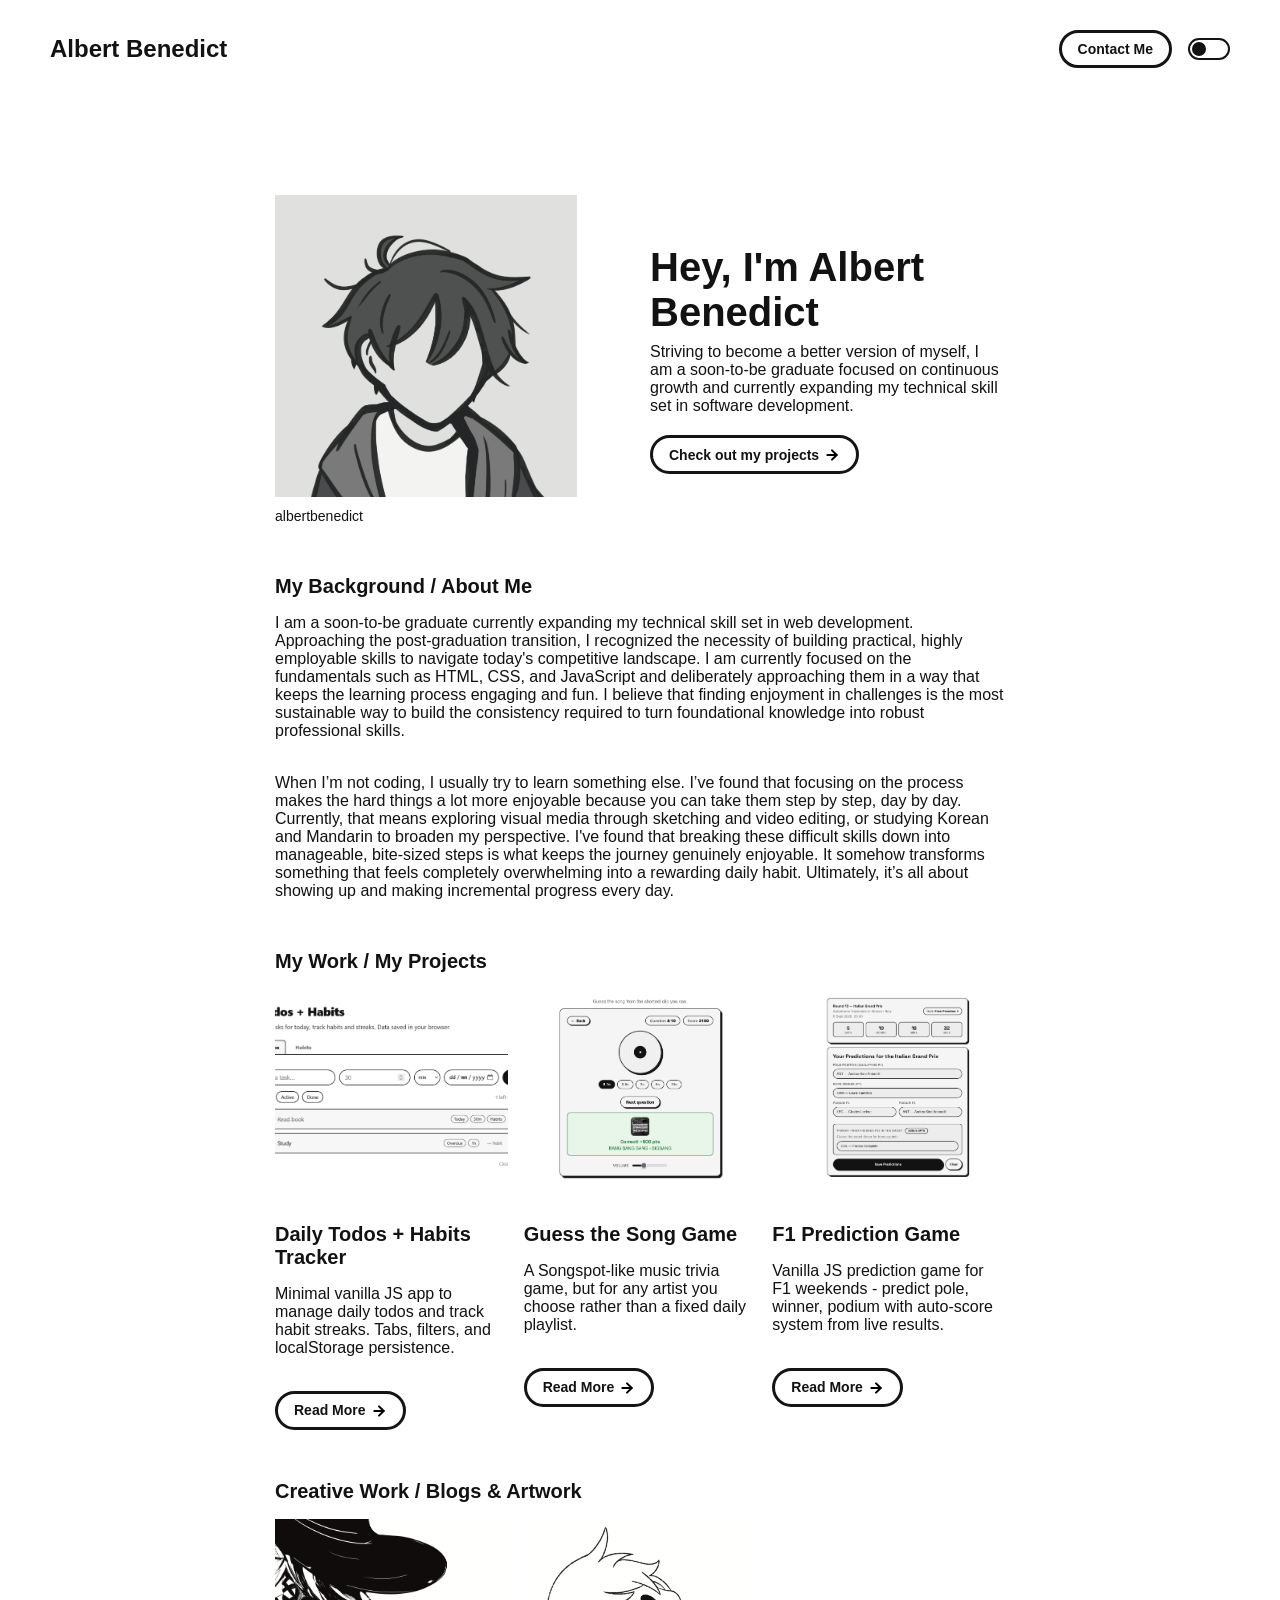
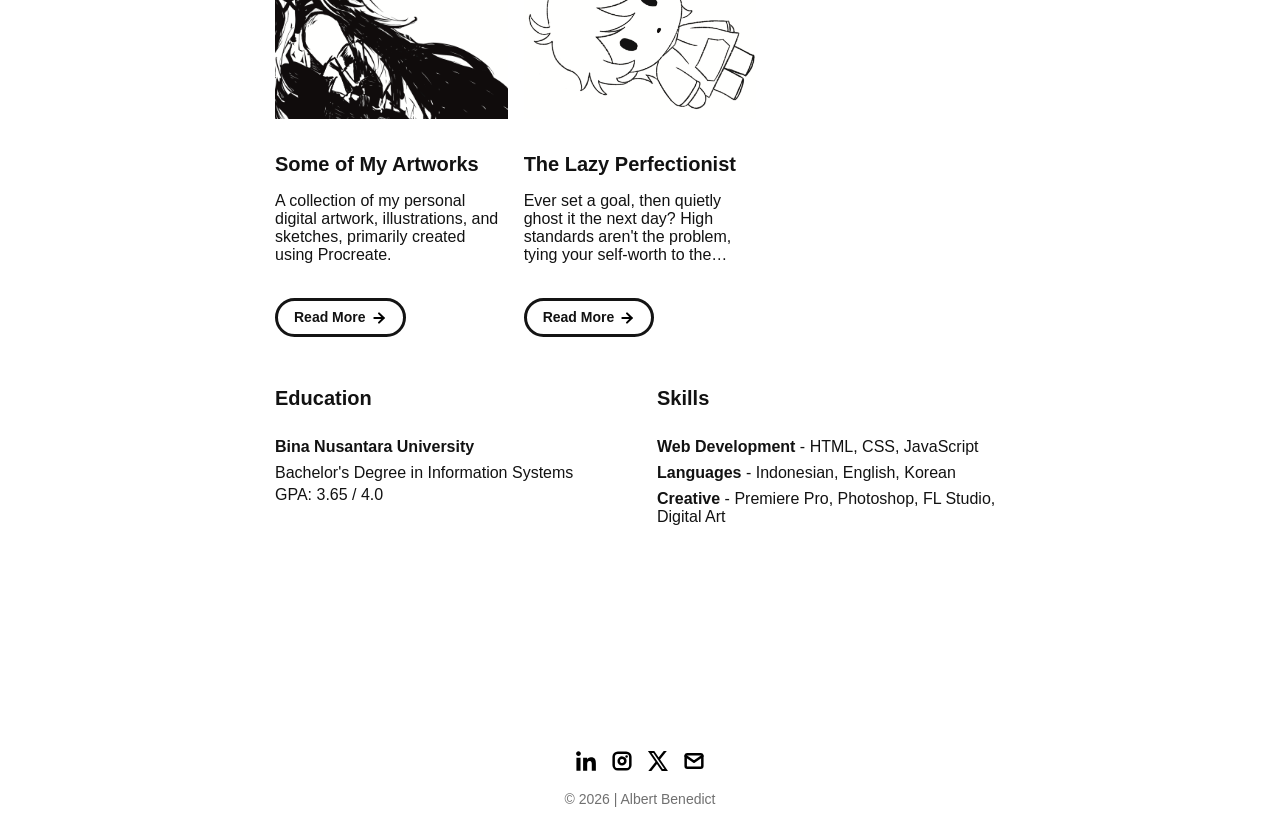
==== index.html @ 0e80ccca "updated blog page and spac settings" ====
<!DOCTYPE html>
<html lang="en">

<head>
  <meta charset="utf-8">
  <script>
    (function () {
      var savedTheme = localStorage.getItem('theme');
      var prefersDark = window.matchMedia('(prefers-color-scheme: dark)').matches;
      document.documentElement.setAttribute('data-theme', savedTheme || (prefersDark ? 'dark' : 'light'));
    })();
  </script>

  <link rel="icon" href="./assets/images/favicon.png" />
  <title>Home | Albert Benedict</title>
  <meta name="description" content="Albert's Portfolio.">
  <meta name="viewport" content="width=device-width, initial-scale=1" />

  <link rel="stylesheet" href="./css/layout.css">
  <link rel="stylesheet" href="./css/typography.css">
  <link rel="stylesheet" href="./css/utilities.css">

  <script defer src="./js/script.js"></script>
</head>

<body>
  <!-- NAVBAR -->
  <div class="navbar">
    <a class="nav-title-link" href="./index.html">
      <span class="nav-title">Albert Benedict</span>
    </a>
    <div class="nav-right">
      <a class="button" href="mailto:albert.b.rustandi@icloud.com">
        <span class="button-text">Contact Me</span>
      </a>
      <label class="theme-toggle" for="theme-switch" title="Toggle dark mode">
        <input type="checkbox" id="theme-switch">
        <span class="toggle-track">
          <span class="toggle-thumb"></span>
        </span>
      </label>
    </div>
  </div>

  <!-- MAIN PAGE CONTENT -->
  <div id="main-content">

    <!-- PORTFOLIO HEADER -->
    <div id="portfolio-header">
      <div id="portfolio-header-image-container">
        <!-- 
          change pic in the future if needed
          -->
        <img src="./assets/images/1455.png" class="portfolio-header-image">
        <a class="no-underline" target="_blank" href="https://github.com/albertbenedict">
          <span class="image-caption">albertbenedict</span>
        </a>
      </div>

      <!-- 
            TODO

            - Change the main-title to whatever you want
            - Change the body-text after that to a quick introduction to what you do
            - Edit the button text if you feel like it. It will link to the projects section below.
          -->
      <div id="portfolio-header-text-container">
        <div class="header-text">
          <span class="main-title">Hey, I'm Albert Benedict</span>
          <div class="body-text">Striving to become a better version of myself, I am a soon-to-be graduate focused on
            continuous growth and currently expanding my technical skill set in software development.</div>
        </div>
        <a class="button" id="my-work-link">
          <span class="button-text">Check out my projects</span>
          <image src="./assets/icons/arrow-right.svg" class="right-arrow-icon" />
        </a>
      </div>
    </div>

    <!-- ABOUT SECTION -->
    <!-- 
        TODO

        - Change the subheader-text to whatever header you want
        - Add paragraphs using the <div class="body-text"></div> elements in the "about-section-content"
      -->
    <div id="about-section">
      <span class="subheader-text">My Background / About Me</span>
      <div class="about-section-content">
        <div class="body-text">I am a soon-to-be graduate currently expanding my technical skill set in web development.
          Approaching the post-graduation transition, I recognized the necessity of building practical, highly
          employable skills to navigate today's competitive landscape. I am currently focused on the fundamentals such
          as HTML, CSS, and JavaScript and deliberately approaching them in a way that keeps the learning process
          engaging and fun. I believe that finding enjoyment in challenges is the most sustainable way to build the
          consistency required to turn foundational knowledge into robust professional skills.</div>
        <div class="body-text">When I’m not coding, I usually try to learn something else. I’ve found that focusing on
          the process makes the hard things a lot more enjoyable because you can take them step by step, day by day.
          Currently, that means exploring visual media through sketching and video editing, or studying Korean and
          Mandarin to broaden my perspective. I've found that breaking these difficult skills down into manageable,
          bite-sized steps is what keeps the journey genuinely enjoyable. It somehow transforms something that feels
          completely overwhelming into a rewarding daily habit. Ultimately, it’s all about showing up and making
          incremental progress every day.</div>
      </div>
    </div>

    <!-- PROJECTS / MY WORK SECTION -->
    <div id="my-work-section">
      <span class="subheader-text">My Work / My Projects</span>

      <div class="projects-container">
        <!-- 
            TODO

            This is where the project cards live. Here's a base level project card for you to copy:
            <div class="project-card">
              <img src="./assets/images/IMAGE_NAME" class="project-image">
              <div class="project-card-text-container">
                <div class="subheader-text project-title">PROJECT_NAME</div>
                <div class="body-text project-card-text">SMALL_PROJECT_DESCRIPTION</div>
              </div>
              <a class="button" href="./project-pages/PROJECT_PAGE_NAME.html">
                <span class="button-text">Read More</span>
                <image src="./assets/icons/arrow-right.svg" class="right-arrow-icon"/>
              </a>
            </div>

            - To add a project to the this area, copy the above, paste it below this comment, and change the following:
                - IMAGE_NAME: the name of the image file in assets/images
                - PROJECT_NAME: the name of the project (keep it short, it only shows 1 line)
                - SMALL_PROJECT_DESCRIPTION: a quick project description (max 4 lines)
                - PROJECT_PAGE_NAME.html: the html filename for the project (must be in project-pages folder)
          -->
        <div class="project-card">
          <div class="project-image-wrapper">
            <img src="./assets/images/daily-tracker/daily-light.png" class="project-image light-image"
              alt="Daily Tracker light">
            <img src="./assets/images/daily-tracker/daily-dark.png" class="project-image dark-image"
              alt="Daily Tracker dark">
          </div>
          <div class="project-card-text-container">
            <div class="subheader-text project-title">Daily Todos + Habits Tracker</div>
            <div class="body-text project-card-text">Minimal vanilla JS app to manage daily todos and track habit
              streaks. Tabs, filters, and localStorage persistence.</div>
          </div>
          <a class="button" href="./project-pages/daily-tracker.html">
            <span class="button-text">Read More</span>
            <image src="./assets/icons/arrow-right.svg" class="right-arrow-icon" />
          </a>
        </div>
        <div class="project-card">
          <div class="project-image-wrapper">
            <img src="./assets/images/guess-song-game/light-thumb.png" class="project-image light-image"
              alt="Guess the Song light">
            <img src="./assets/images/guess-song-game/dark-thumb.png" class="project-image dark-image"
              alt="Guess the Song dark">
          </div>
          <div class="project-card-text-container">
            <div class="subheader-text project-title">Guess the Song Game</div>
            <div class="body-text project-card-text">A Songspot-like music trivia game, but for any artist you choose
              rather than a fixed daily playlist.</div>
          </div>
          <a class="button" href="./project-pages/guess-song.html">
            <span class="button-text">Read More</span>
            <image src="./assets/icons/arrow-right.svg" class="right-arrow-icon" />
          </a>
        </div>
        <div class="project-card">
          <div class="project-image-wrapper">
            <img src="./assets/images/predict-light.png" class="project-image light-image" alt="F1 Predictor light">
            <img src="./assets/images/predict-dark.png" class="project-image dark-image" alt="F1 Predictor dark">
          </div>
          <div class="project-card-text-container">
            <div class="subheader-text project-title">F1 Prediction Game</div>
            <div class="body-text project-card-text">Vanilla JS prediction game for F1 weekends - predict pole, winner,
              podium with auto-score system from live results.</div>
          </div>
          <a class="button" href="./project-pages/f1-prediction.html">
            <span class="button-text">Read More</span>
            <image src="./assets/icons/arrow-right.svg" class="right-arrow-icon" />
          </a>
        </div>
      </div>
    </div>

    <!-- CREATIVE WORK / BLOGS & ARTWORK SECTION-->
    <div id="creative-work-section">
      <span class="subheader-text">Creative Work / Blogs & Artwork</span>
      <div class="projects-container">
        <!--
            Add cards here the same way as My Work. Example card to copy:
            <div class="project-card">
              <div class="project-image-wrapper">
                <img src="./assets/images/IMAGE_LIGHT.png" class="project-image light-image" alt="... light">
                <img src="./assets/images/IMAGE_DARK.png" class="project-image dark-image" alt="... dark">
              </div>
              <div class="project-card-text-container">
                <div class="subheader-text project-title">TITLE</div>
                <div class="body-text project-card-text">DESCRIPTION (max 4 lines)</div>
              </div>
              <a class="button" href="./project-pages/PAGE.html">
                <span class="button-text">Read More</span>
                <image src="./assets/icons/arrow-right.svg" class="right-arrow-icon"/>
              </a>
            </div>
        -->
        <div class="project-card">
          <div class="project-image-wrapper">
            <img src="./assets/images/herta.png" class="project-image light-image" alt="Artworks light">
            <img src="./assets/images/makoto.png" class="project-image dark-image" alt="Artworks dark">
          </div>
          <div class="project-card-text-container">
            <div class="subheader-text project-title">Some of My Artworks</div>
            <div class="body-text project-card-text">A collection of my personal digital artwork, illustrations, and
              sketches, primarily created using Procreate.</div>
          </div>
          <a class="button" href="./project-pages/artwork.html">
            <span class="button-text">Read More</span>
            <image src="./assets/icons/arrow-right.svg" class="right-arrow-icon" />
          </a>
        </div>
        <div class="project-card">
          <div class="project-image-wrapper">
            <img src="./assets/images/eepy.png" class="project-image light-image" alt="Blog light">
            <img src="./assets/images/eepy.png" class="project-image dark-image" alt="Blog dark">
          </div>
          <div class="project-card-text-container">
            <div class="subheader-text project-title">The Lazy Perfectionist</div>
            <div class="body-text project-card-text">Ever set a goal, then quietly ghost it the next day? High standards
              aren't the problem, tying your self-worth to the outcome is.</div>
          </div>
          <a class="button" href="./project-pages/blog-1.html">
            <span class="button-text">Read More</span>
            <image src="./assets/icons/arrow-right.svg" class="right-arrow-icon" />
          </a>
        </div>
      </div>
    </div>

    <!-- EDUCATION & SKILLS SECTION -->
    <div id="education-skills-section">
      <div class="info-section">
        <span class="subheader-text">Education</span>
        <div class="info-section-content">
          <div class="body-text"><span class="info-label university-name">Bina Nusantara University</span>
          </div>
          <div class="education-details">
            <div class="body-text">Bachelor's Degree in Information Systems</div>
            <div class="body-text">GPA: 3.65 / 4.0</div>
          </div>
        </div>
      </div>
      <div class="info-section">
        <span class="subheader-text">Skills</span>
        <div class="info-section-content">
          <div class="body-text"><span class="info-label">Web Development</span> - HTML, CSS, JavaScript</div>
          <div class="body-text"><span class="info-label">Languages</span> - Indonesian, English, Korean</div>
          <div class="body-text"><span class="info-label">Creative</span> - Premiere Pro, Photoshop, FL Studio, Digital
            Art</div>
        </div>
      </div>
    </div>
  </div>

  <!-- FOOTER -->
  <div id="footer">
    <div class="footer-icons">
      <a class="icon-link" target="_blank" href="https://www.linkedin.com/in/albert-benedict-rustandi/">
        <image src="./assets/icons/linkedin.svg" class="footer-icon" />
      </a>
      <a class="icon-link" target="_blank" href="https://www.instagram.com/albertbenedicttt/">
        <image src="./assets/icons/instagram.svg" class="footer-icon" />
      </a>
      <a class="icon-link" target="_blank" href="https://x.com/albertbenedict_">
        <image src="./assets/icons/x.svg" class="footer-icon" />
      </a>
      <a class="icon-link" href="mailto:albert.b.rustandi@icloud.com">
        <image src="./assets/icons/mail.svg" class="footer-icon" />
      </a>
    </div>
    <div class="footer-copyright">© 2026 | Albert Benedict</div>
  </div>

</body>

</html>
---- css/layout.css ----
* {
  box-sizing: border-box;
}

html {
  text-size-adjust: none;
  -webkit-text-size-adjust: none;
  -moz-text-size-adjust: none;
  -ms-text-size-adjust: none;
}

body {
  margin: 0;
  -webkit-font-smoothing: antialiased;
  -moz-osx-font-smoothing: grayscale;
}




/* Main Page Layout */

#main-content {
  margin: 120px 425px;
  display: flex;
  flex-direction: column;
  gap: 50px;
}

#main-content:has(#project-header) {
  margin: 120px 425px 0 425px;
}




/* Portfolio Header */

#portfolio-header {
  display: flex;
  gap: 20px;
  align-items: center;
}

#portfolio-header-image-container {
  display: flex;
  flex-direction: column;
  gap: 10px;
  flex-basis: 50%;
}

.portfolio-header-image {
  width: 85%;
  height: auto;
}

#portfolio-header-text-container {
  display: flex;
  flex-direction: column;
  gap: 20px;
  flex-basis: 50%;
}

.header-text {
  display: flex;
  flex-direction: column;
  gap: 8px;
}


/* About Section */

#about-section {
  display: flex;
  flex-direction: column;
  gap: 16px;
}

.about-section-content {
  display: flex;
  flex-direction: column;
  gap: 34px;
}




/* Project Section */

#my-work-section,
#creative-work-section {
  display: flex;
  flex-direction: column;
  gap: 16px;
}

.projects-container {
  display: flex;
  gap: 34px 16px;
  flex-wrap: wrap;
}

/* Project Cards */
.project-card {
  max-width: calc((100% - 32px) / 3);
  display: flex;
  flex-direction: column;
  gap: 34px;
}

.project-card-text-container {
  flex-direction: column;
  display: flex;
  gap: 16px
}

.project-image {
  width: 100%;
  height: 200px;
  object-fit: cover;
  object-position: center;
}


/* Education & Skills Section */
#education-skills-section {
  display: flex;
  gap: 34px;
}

.info-section {
  flex: 1;
  display: flex;
  flex-direction: column;
  gap: 28px;
}

.info-section-content {
  display: flex;
  flex-direction: column;
  gap: 8px;
}

.education-details {
  display: flex;
  flex-direction: column;
  gap: 4px;
}

.project-image-wrapper {
  position: relative;
  width: 100%;
  height: 200px;
  overflow: hidden;
}

.project-image-wrapper .project-image {
  position: absolute;
  inset: 0;
  width: 100%;
  height: 200px;
  transition: opacity 0.25s ease;
}

.light-image {
  opacity: 1;
}

.dark-image {
  opacity: 0;
}

[data-theme="dark"] .light-image {
  opacity: 0;
}

[data-theme="dark"] .dark-image {
  opacity: 1;
}

/* Project header image — theme toggle with fade (synced to body 0.25s) */
.project-header-image-wrapper {
  display: grid;
  width: 100%;
}
.project-header-image-wrapper .project-header-image {
  grid-area: 1 / 1;
  width: 100%;
  height: auto;
  display: block;
  transition: opacity 0.25s ease;
}
.project-header-image-wrapper .light-image { opacity: 1; }
.project-header-image-wrapper .dark-image { opacity: 0; }
[data-theme="dark"] .project-header-image-wrapper .light-image { opacity: 0; }
[data-theme="dark"] .project-header-image-wrapper .dark-image { opacity: 1; }

/* Project Pages */

#project-header {
  display: flex;
  flex-direction: column;
  gap: 16px;
}

.project-header-image {
  width: 100%;
  height: auto;
}

.project-links {
  display: flex;
  gap: 12px;
  flex-wrap: wrap;
  align-items: center;
}

#project-details {
  display: flex;
  flex-direction: column;
  gap: 16px;
}

.project-details-content {
  display: flex;
  flex-direction: column;
  gap: 34px;
}

.project-details-content.blog-content {
  gap: 24px;
}

/* Project Gallery */

#project-gallery {
  display: flex;
  flex-direction: column;
  gap: 16px;
}

.project-gallery-content {
  display: flex;
  flex-wrap: wrap;
  gap: 34px 16px;
}

.gallery-image-container {
  width: 100%;
  display: flex;
  flex-direction: column;
  gap: 10px;
}

.gallery-image-container.half-width {
  width: calc((100% - 16px) / 2);
}

.gallery-image {
  width: 100%;
  height: auto;
}


.gallery-image-container.half-width .gallery-image-wrapper {
  aspect-ratio: 4 / 3;
  overflow: hidden;
}
.gallery-image-container.half-width .gallery-image {
  height: 100%;
  object-fit: cover;
  object-position: center;
}

.gallery-image-wrapper {
  display: grid;
  width: 100%;
}
.gallery-image-wrapper .gallery-image {
  grid-area: 1 / 1;
  width: 100%;
  height: auto;
  transition: opacity 0.25s ease;
}
.gallery-image-wrapper .light-image { opacity: 1; }
.gallery-image-wrapper .dark-image { opacity: 0; }
[data-theme="dark"] .gallery-image-wrapper .light-image { opacity: 0; }
[data-theme="dark"] .gallery-image-wrapper .dark-image { opacity: 1; }


/* Extra Extra large devices (large laptops and desktops, 1200px and below) */
@media only screen and (max-width: 1600px) {
  #main-content {
    margin: 195px 275px;
  }

  #main-content:has(#project-header) {
    margin: 140px 275px 0 275px;
  }
}

/* Extra large devices (large laptops and desktops, 1200px and below) */
@media only screen and (max-width: 1200px) {
  #main-content {
    margin: 195px 175px;
  }

  #main-content:has(#project-header) {
    margin: 140px 175px 0 175px;
  }
}

/* Large devices (laptops/desktops, 1000px and below) */
@media only screen and (max-width: 1000px) {
  #main-content {
    margin: 195px 75px;
  }

  #main-content:has(#project-header) {
    margin: 140px 75px 0 75px;
  }
}

/* Small devices (portrait tablets and large phones, 800px and below) */
@media only screen and (max-width: 800px) {
  #main-content {
    margin: 120px 50px;
  }

  #main-content:has(#project-header) {
    margin: 90px 50px 0 50px;
  }

  #portfolio-header {
    flex-direction: column;
  }

  .project-card {
    max-width: calc((100% - 16px) / 2);
  }
}

/* Small devices (portrait tablets and large phones, 600px and below) */
@media only screen and (max-width: 600px) {
  #main-content {
    margin: 95px 20px;
  }

  #main-content:has(#project-header) {
    margin: 70px 20px 0 20px;
  }

  .project-card {
    max-width: 100%;
  }

  #education-skills-section {
    flex-direction: column;
  }
}
---- css/typography.css ----
body {
  font-family: "Helvetica Neue", Helvetica, Arial, sans-serif;
}

.nav-title {
  font-weight: 700;
  font-size: 24px;
}

.button-text {
  font-size: 14px;
  font-weight: 700;
}

.image-caption {
  font-size: 14px;
  font-weight: 500;
}

.main-title {
  font-size: 40px;
  font-weight: 700;
}

.subheader-text {
  font-size: 20px;
  font-weight: 700;
}

.body-text {
  font-size: 16px;
  font-weight: 500;
}

.project-card-text {
  overflow: hidden;
  text-overflow: ellipsis;
  display: -webkit-box;
  -webkit-line-clamp: 4;
  -webkit-box-orient: vertical;
}

.project-title {
  overflow: hidden;
  text-overflow: ellipsis;
  display: -webkit-box;
  -webkit-line-clamp: 2;
  -webkit-box-orient: vertical;
}

.detail-text {
  font-weight: 400;
  opacity: 0.8;
}

.info-label {
  font-weight: 700;
}

.body-text a {
  color: var(--text-color);
  text-decoration: underline;
  text-underline-offset: 3px;
  text-decoration-thickness: 1.5px;
}
.body-text a:hover {
  opacity: 0.7;
}
---- css/utilities.css ----
/* Theme Variables */

:root {
  --bg-color: #ffffff;
  --text-color: #121212;
  --border-color: #141414;
}

[data-theme="dark"] {
  --bg-color: #1f1f1f;
  --text-color: #f2f2f2;
  --border-color: #f2f2f2;
}

body {
  background-color: var(--bg-color);
  color: var(--text-color);
  transition: background-color 0.25s ease, color 0.25s ease;
}


/* Icons */

.right-arrow-icon {
  width: 16px;
  height: 16px;
  margin-top: 1px;
}

.footer-icon {
  width: 20px;
  height: 20px;
}

a.icon-link {
  transition: transform 200ms ease-in-out;
}

a.icon-link:hover {
  cursor: pointer;
  stroke-width: 5;
  margin: 0;
  transform: rotate(15deg);
}

/* Icons are black-stroke SVGs loaded via <img>, so currentColor can't
   pick up the page theme -- invert them instead when in dark mode */
[data-theme="dark"] .footer-icon,
[data-theme="dark"] .right-arrow-icon {
  filter: invert(1);
}


/* Navbar Styling */

.navbar {
  width: 100%;
  padding: 30px 50px;
  display: flex;
  justify-content: space-between;
  align-items: center;
  position: fixed;
  top: 0;
  left: 0;
}

.nav-title-link {
  color: var(--text-color);
  text-decoration: none;
}

.nav-title-link:hover {
  text-decoration: underline;
}

.nav-right {
  display: flex;
  align-items: center;
  gap: 16px;
}

/* Small devices (portrait tablets and large phones, 800px and below) */
@media only screen and (max-width: 800px) {
  .navbar {
    padding: 20px 20px;
    background-color: var(--bg-color);
  }
}


/* Button Styling */

a.button {
  padding: 8px 16px;
  border: 3px solid var(--border-color);
  border-radius: 50px;
  color: var(--text-color);
  text-decoration: none;
  width: fit-content;
  display: flex;
  gap: 5px;
  align-items: center;
}

a.button:hover {
  text-decoration: underline;
  text-decoration-thickness: 2px;
  cursor: pointer;
}


/* Theme Toggle Switch */

.theme-toggle {
  position: relative;
  display: inline-flex;
  align-items: center;
  cursor: pointer;
}

.theme-toggle input {
  position: absolute;
  opacity: 0;
  width: 0;
  height: 0;
}

.toggle-track {
  width: 42px;
  height: 22px;
  border: 2px solid var(--border-color);
  border-radius: 50px;
  position: relative;
  transition: border-color 0.25s ease;
}

.toggle-thumb {
  position: absolute;
  top: 2px;
  left: 2px;
  width: 14px;
  height: 14px;
  background-color: var(--text-color);
  border-radius: 50%;
  transition: transform 0.25s ease, background-color 0.25s ease;
}

.theme-toggle input:checked+.toggle-track .toggle-thumb {
  transform: translateX(20px);
}


/* Footer Styling */

#footer {
  width: 100%;
  display: flex;
  flex-direction: column;
  padding: 30px 50px;
  justify-content: center;
  align-items: center;
  gap: 16px;
}

.footer-icons {
  display: flex;
  align-items: center;
  gap: 16px;
}

.footer-copyright {
  font-size: 14px;
  color: var(--text-color);
  opacity: 0.6;
}

/* Link Styling */
a.no-underline {
  text-decoration: none;
  color: var(--text-color);
}

a.no-underline:hover {
  text-decoration: underline;
  cursor: pointer;
}

/* Small devices (portrait tablets and large phones, 800px and below) */
@media only screen and (max-width: 800px) {
  #footer {
    padding: 20px 20px;
  }
}
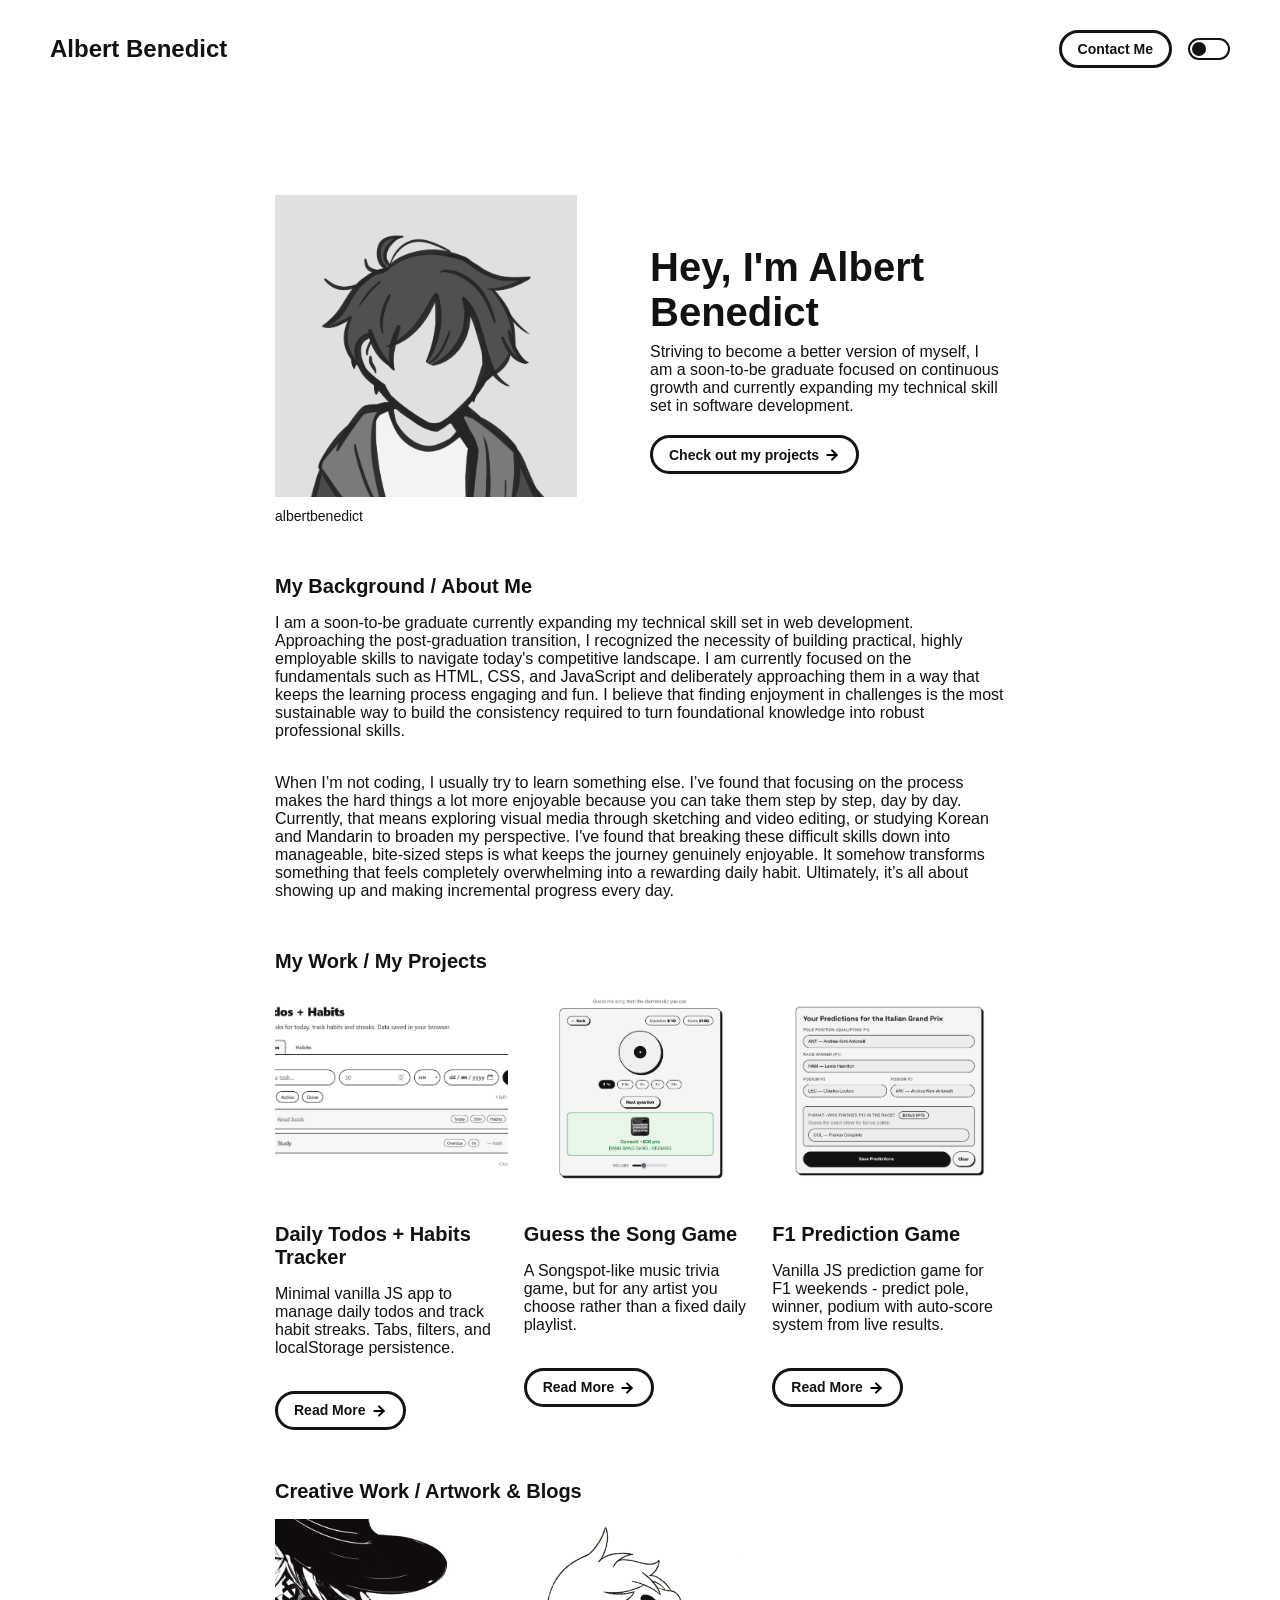
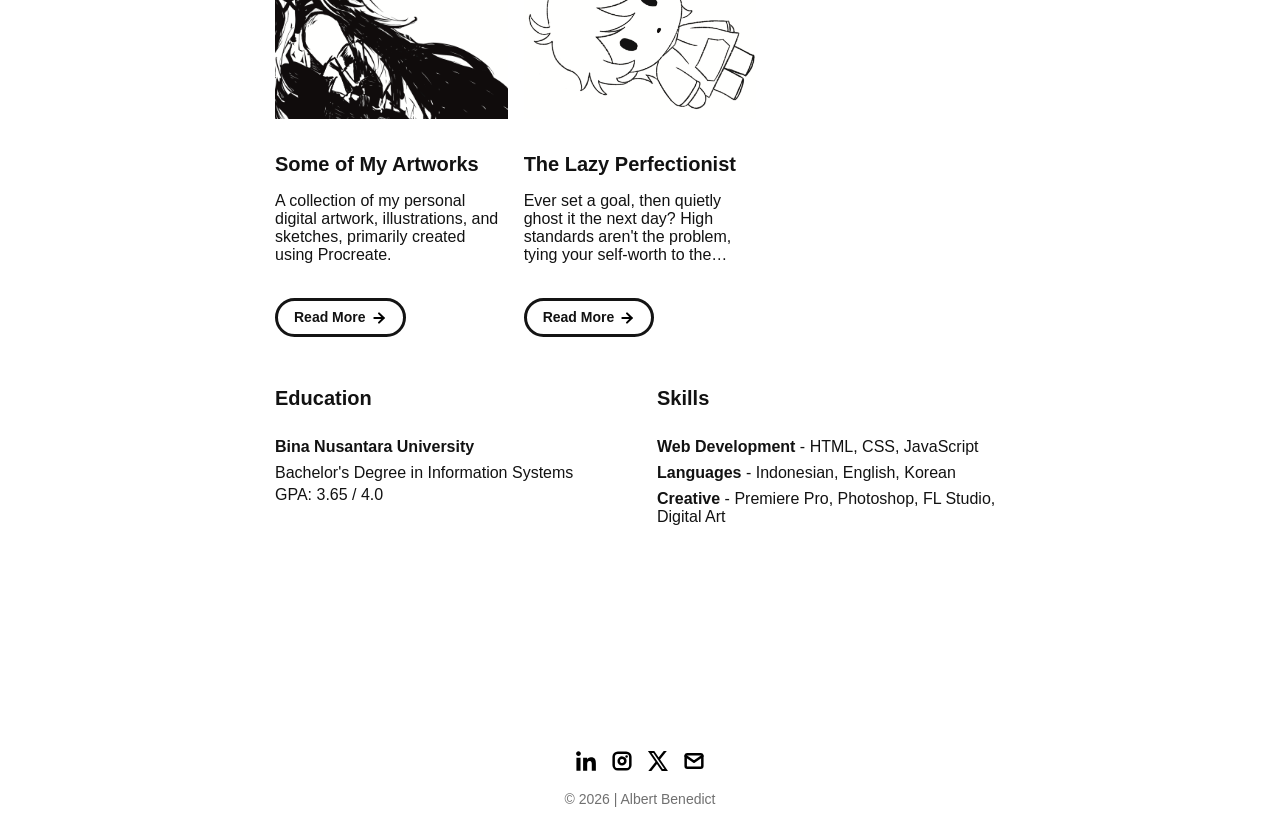
==== commit cd5e3174: "updated all project pages" ====
--- a/index.html
+++ b/index.html
@@ -166,8 +166,8 @@
         </div>
         <div class="project-card">
           <div class="project-image-wrapper">
-            <img src="./assets/images/predict-light.png" class="project-image light-image" alt="F1 Predictor light">
-            <img src="./assets/images/predict-dark.png" class="project-image dark-image" alt="F1 Predictor dark">
+            <img src="./assets/images/f1-predict/predict-light.png" class="project-image light-image" alt="F1 Predictor light">
+            <img src="./assets/images/f1-predict/predict-dark.png" class="project-image dark-image" alt="F1 Predictor dark">
           </div>
           <div class="project-card-text-container">
             <div class="subheader-text project-title">F1 Prediction Game</div>
@@ -184,7 +184,7 @@
 
     <!-- CREATIVE WORK / BLOGS & ARTWORK SECTION-->
     <div id="creative-work-section">
-      <span class="subheader-text">Creative Work / Blogs & Artwork</span>
+      <span class="subheader-text">Creative Work / Artwork & Blogs</span>
       <div class="projects-container">
         <!--
             Add cards here the same way as My Work. Example card to copy:
@@ -205,8 +205,8 @@
         -->
         <div class="project-card">
           <div class="project-image-wrapper">
-            <img src="./assets/images/herta.png" class="project-image light-image" alt="Artworks light">
-            <img src="./assets/images/makoto.png" class="project-image dark-image" alt="Artworks dark">
+            <img src="./assets/images/artworks/herta.png" class="project-image light-image" alt="Artworks light">
+            <img src="./assets/images/artworks/makoto.png" class="project-image dark-image" alt="Artworks dark">
           </div>
           <div class="project-card-text-container">
             <div class="subheader-text project-title">Some of My Artworks</div>
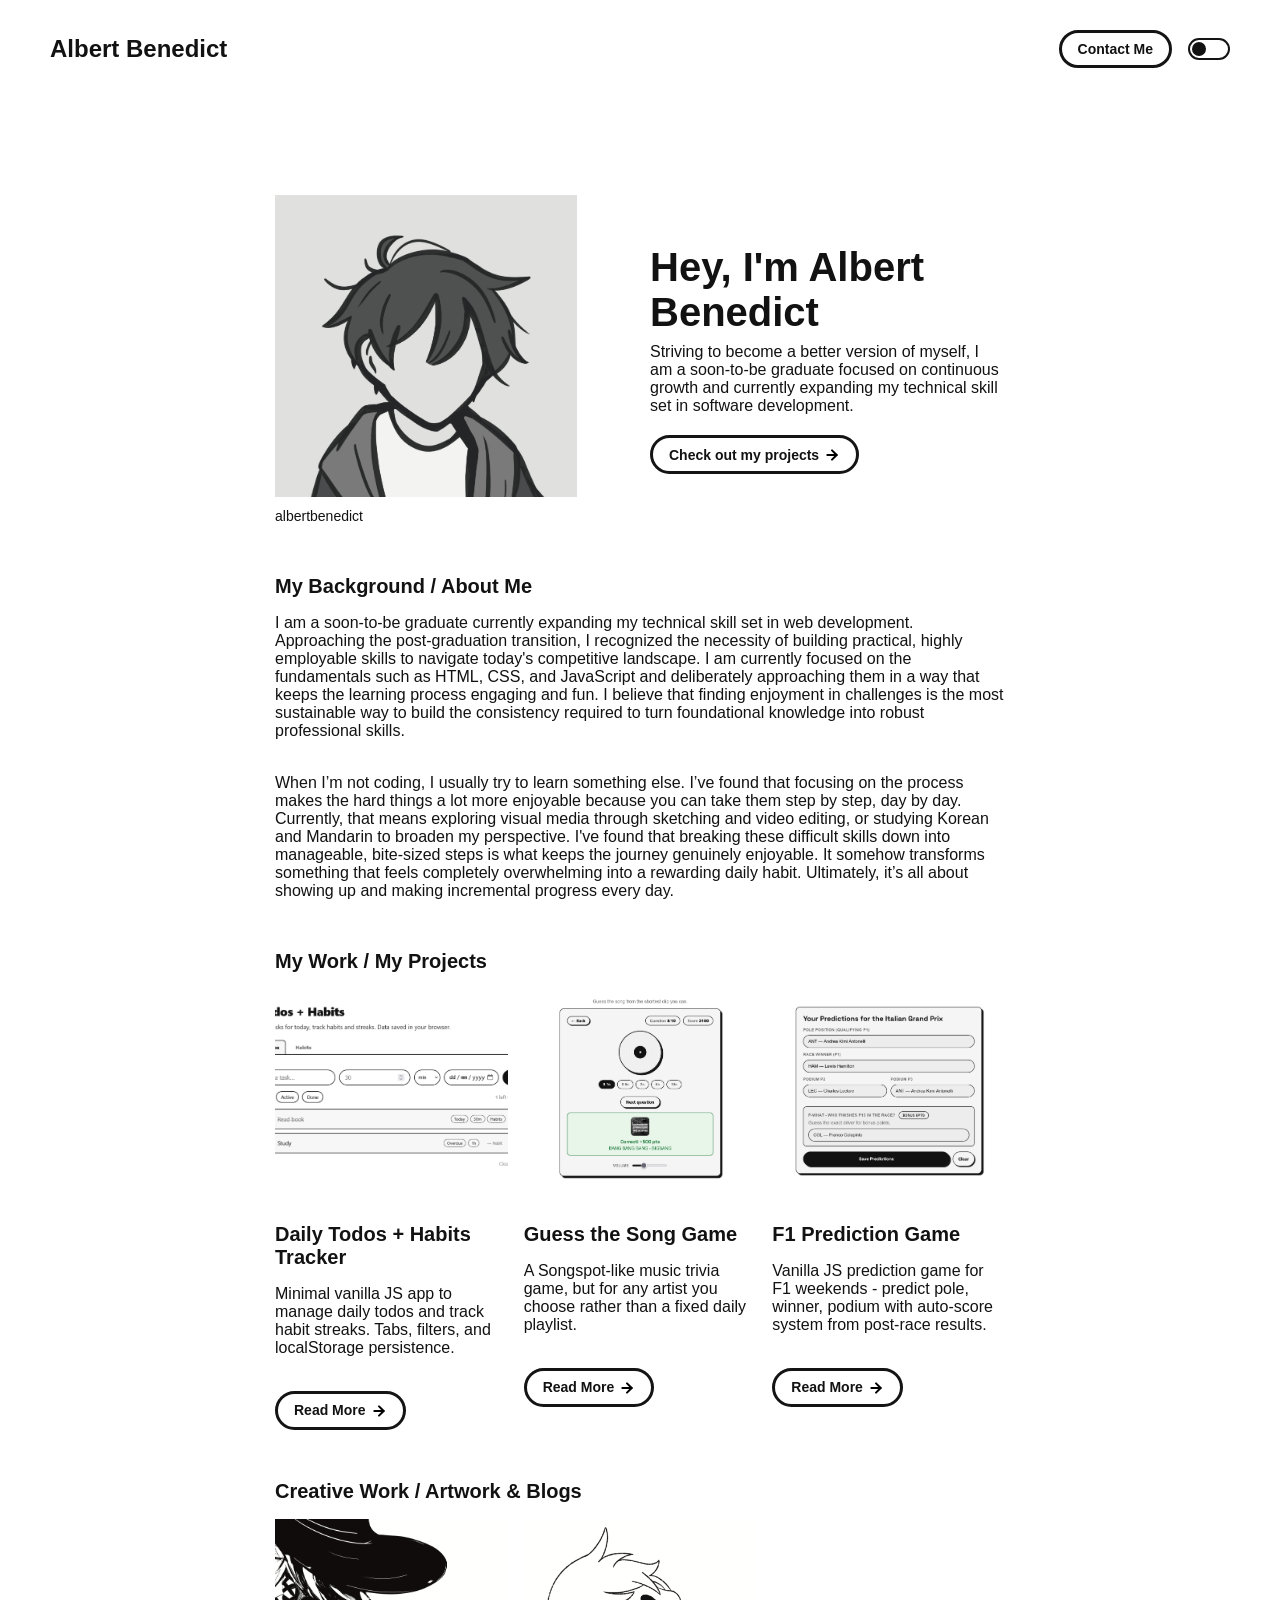
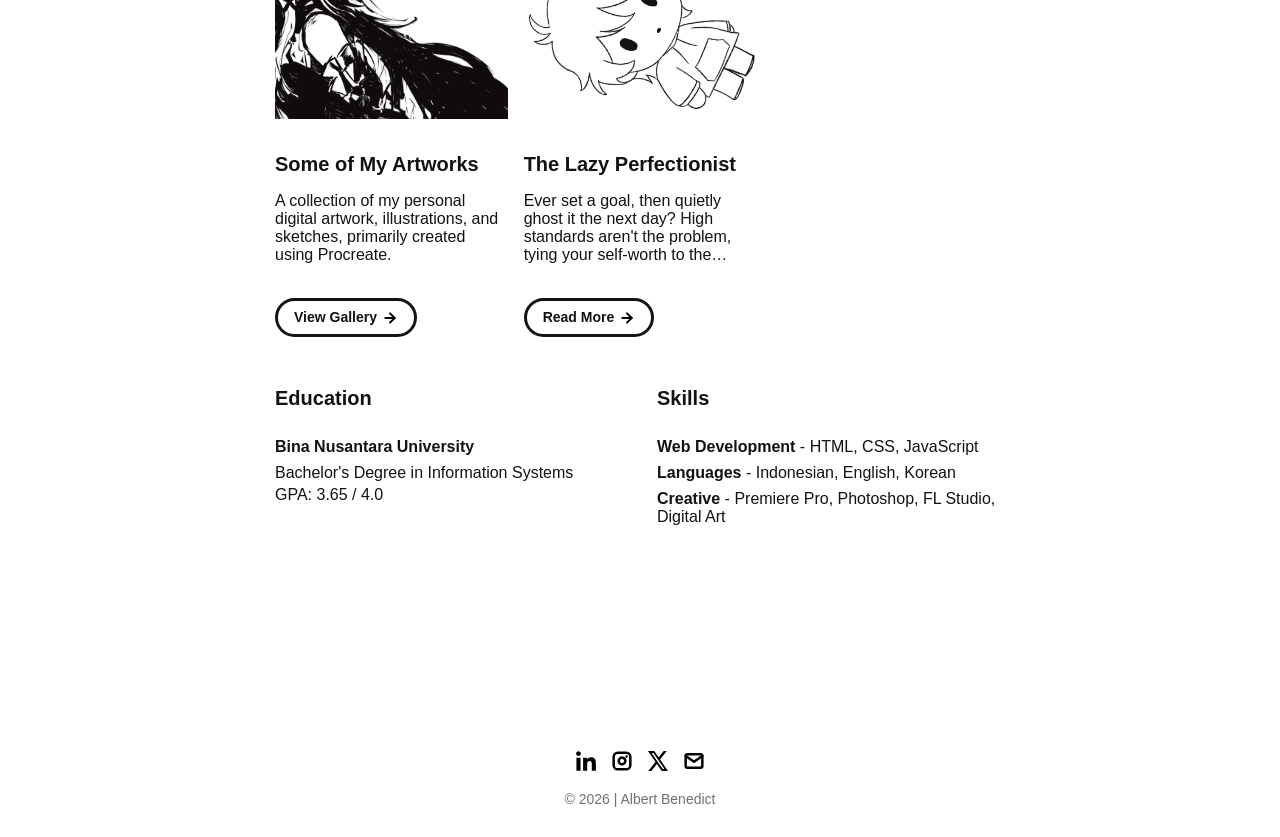
==== commit 34d6fb0e: "minor changes and fixes" ====
--- a/index.html
+++ b/index.html
@@ -172,7 +172,7 @@
           <div class="project-card-text-container">
             <div class="subheader-text project-title">F1 Prediction Game</div>
             <div class="body-text project-card-text">Vanilla JS prediction game for F1 weekends - predict pole, winner,
-              podium with auto-score system from live results.</div>
+              podium with auto-score system from post-race results.</div>
           </div>
           <a class="button" href="./project-pages/f1-prediction.html">
             <span class="button-text">Read More</span>
@@ -214,7 +214,7 @@
               sketches, primarily created using Procreate.</div>
           </div>
           <a class="button" href="./project-pages/artwork.html">
-            <span class="button-text">Read More</span>
+            <span class="button-text">View Gallery</span>
             <image src="./assets/icons/arrow-right.svg" class="right-arrow-icon" />
           </a>
         </div>
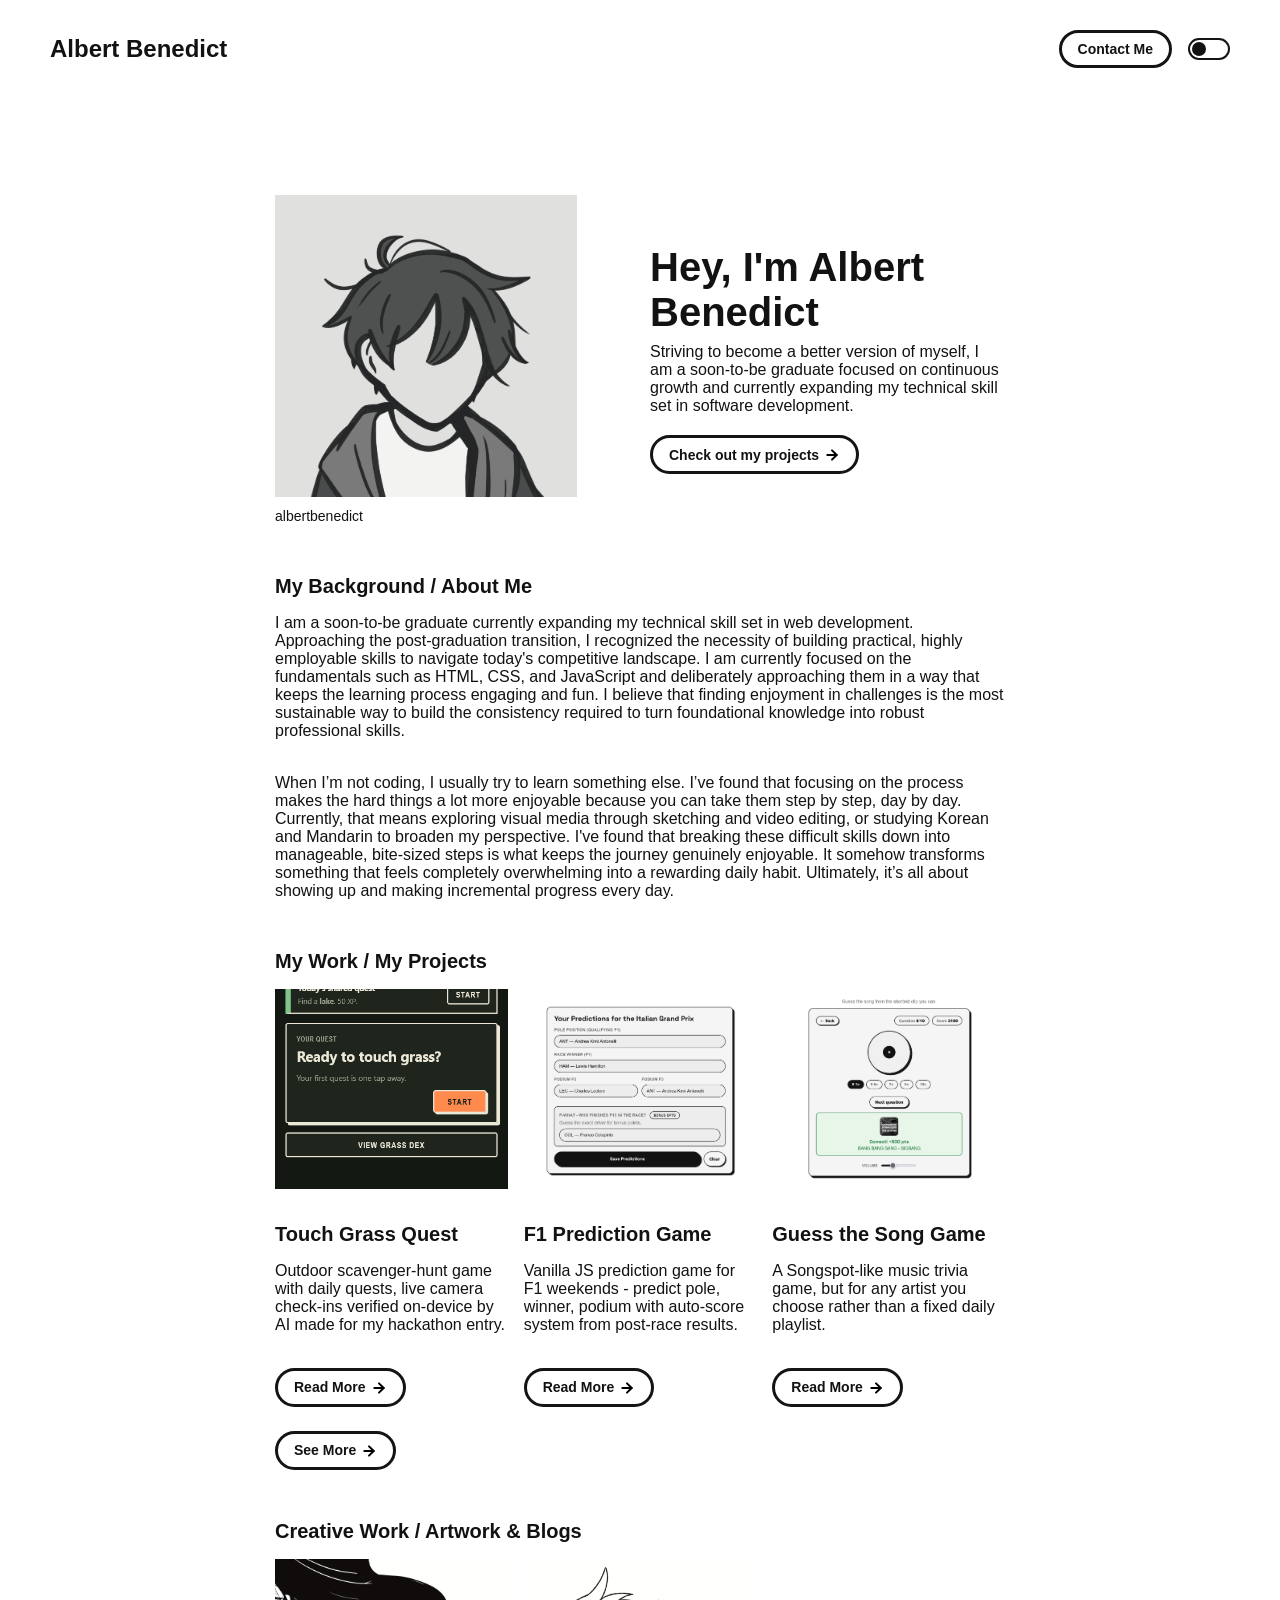
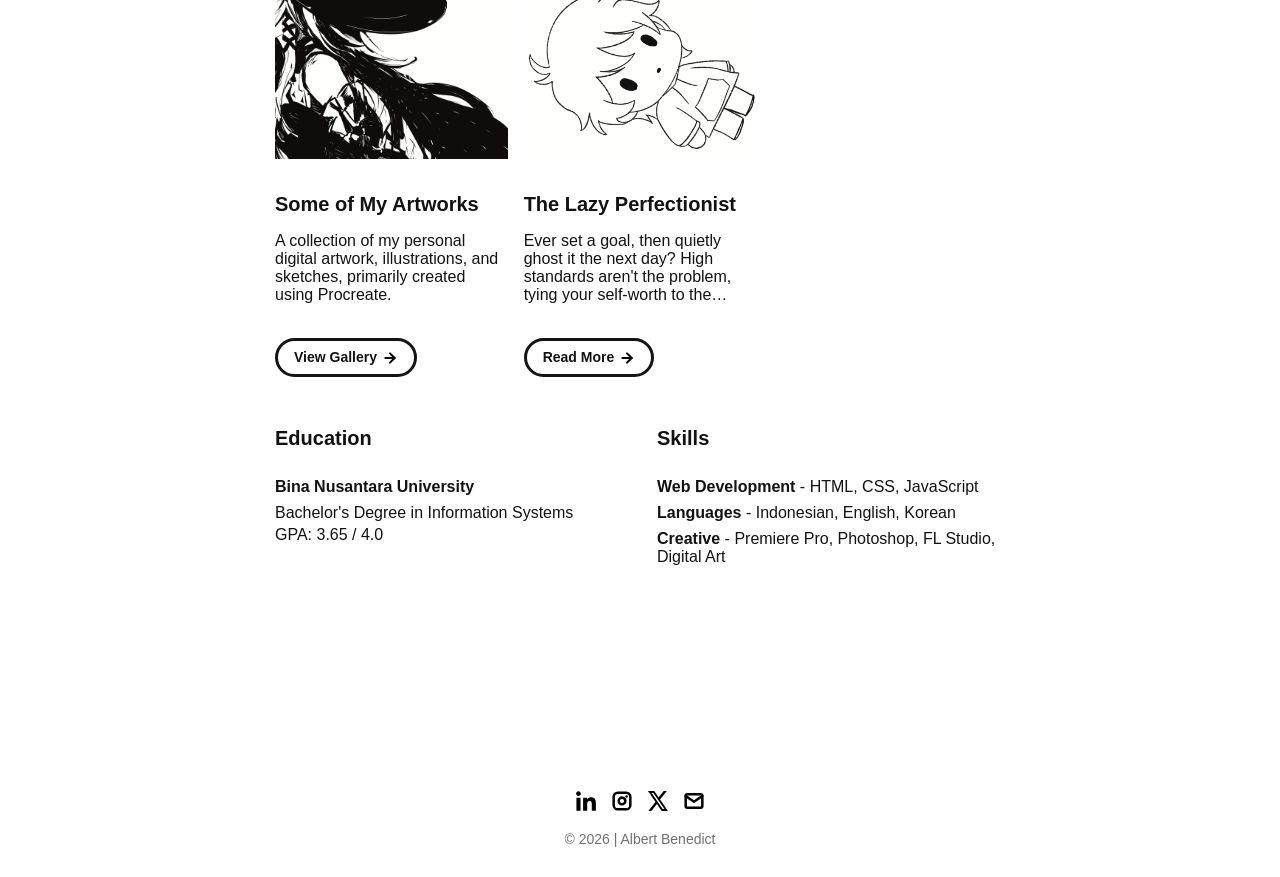
==== commit 8727a223: "feat: add Touch Grass Quest project + See More grid toggle, newest-first order" ====
--- a/index.html
+++ b/index.html
@@ -24,7 +24,6 @@
 </head>
 
 <body>
-  <!-- NAVBAR -->
   <div class="navbar">
     <a class="nav-title-link" href="./index.html">
       <span class="nav-title">Albert Benedict</span>
@@ -42,28 +41,16 @@
     </div>
   </div>
 
-  <!-- MAIN PAGE CONTENT -->
   <div id="main-content">
 
-    <!-- PORTFOLIO HEADER -->
     <div id="portfolio-header">
       <div id="portfolio-header-image-container">
-        <!-- 
-          change pic in the future if needed
-          -->
         <img src="./assets/images/1455.png" class="portfolio-header-image">
         <a class="no-underline" target="_blank" href="https://github.com/albertbenedict">
           <span class="image-caption">albertbenedict</span>
         </a>
       </div>
 
-      <!-- 
-            TODO
-
-            - Change the main-title to whatever you want
-            - Change the body-text after that to a quick introduction to what you do
-            - Edit the button text if you feel like it. It will link to the projects section below.
-          -->
       <div id="portfolio-header-text-container">
         <div class="header-text">
           <span class="main-title">Hey, I'm Albert Benedict</span>
@@ -77,13 +64,6 @@
       </div>
     </div>
 
-    <!-- ABOUT SECTION -->
-    <!-- 
-        TODO
-
-        - Change the subheader-text to whatever header you want
-        - Add paragraphs using the <div class="body-text"></div> elements in the "about-section-content"
-      -->
     <div id="about-section">
       <span class="subheader-text">My Background / About Me</span>
       <div class="about-section-content">
@@ -103,34 +83,62 @@
       </div>
     </div>
 
-    <!-- PROJECTS / MY WORK SECTION -->
     <div id="my-work-section">
       <span class="subheader-text">My Work / My Projects</span>
 
       <div class="projects-container">
-        <!-- 
-            TODO
-
-            This is where the project cards live. Here's a base level project card for you to copy:
-            <div class="project-card">
-              <img src="./assets/images/IMAGE_NAME" class="project-image">
-              <div class="project-card-text-container">
-                <div class="subheader-text project-title">PROJECT_NAME</div>
-                <div class="body-text project-card-text">SMALL_PROJECT_DESCRIPTION</div>
-              </div>
-              <a class="button" href="./project-pages/PROJECT_PAGE_NAME.html">
-                <span class="button-text">Read More</span>
-                <image src="./assets/icons/arrow-right.svg" class="right-arrow-icon"/>
-              </a>
-            </div>
-
-            - To add a project to the this area, copy the above, paste it below this comment, and change the following:
-                - IMAGE_NAME: the name of the image file in assets/images
-                - PROJECT_NAME: the name of the project (keep it short, it only shows 1 line)
-                - SMALL_PROJECT_DESCRIPTION: a quick project description (max 4 lines)
-                - PROJECT_PAGE_NAME.html: the html filename for the project (must be in project-pages folder)
-          -->
-        <div class="project-card">
+        <div class="project-card">
+          <div class="project-image-wrapper">
+            <img src="./assets/images/touch-grass/welcome.png" class="project-image light-image"
+              alt="Touch Grass Quest light">
+            <img src="./assets/images/touch-grass/welcome.png" class="project-image dark-image"
+              alt="Touch Grass Quest dark">
+          </div>
+          <div class="project-card-text-container">
+            <div class="subheader-text project-title">Touch Grass Quest</div>
+            <div class="body-text project-card-text">Outdoor scavenger-hunt game with daily quests, live camera check-ins
+              verified on-device by AI made for my hackathon entry.</div>
+          </div>
+          <a class="button" href="./project-pages/touch-grass/">
+            <span class="button-text">Read More</span>
+            <image src="./assets/icons/arrow-right.svg" class="right-arrow-icon" />
+          </a>
+        </div>
+        <div class="project-card">
+          <div class="project-image-wrapper">
+            <img src="./assets/images/f1-predict/predict-light.png" class="project-image light-image"
+              alt="F1 Predictor light">
+            <img src="./assets/images/f1-predict/predict-dark.png" class="project-image dark-image"
+              alt="F1 Predictor dark">
+          </div>
+          <div class="project-card-text-container">
+            <div class="subheader-text project-title">F1 Prediction Game</div>
+            <div class="body-text project-card-text">Vanilla JS prediction game for F1 weekends - predict pole, winner,
+              podium with auto-score system from post-race results.</div>
+          </div>
+          <a class="button" href="./project-pages/f1-prediction/">
+            <span class="button-text">Read More</span>
+            <image src="./assets/icons/arrow-right.svg" class="right-arrow-icon" />
+          </a>
+        </div>
+        <div class="project-card">
+          <div class="project-image-wrapper">
+            <img src="./assets/images/guess-song-game/light-thumb.png" class="project-image light-image"
+              alt="Guess the Song light">
+            <img src="./assets/images/guess-song-game/dark-thumb.png" class="project-image dark-image"
+              alt="Guess the Song dark">
+          </div>
+          <div class="project-card-text-container">
+            <div class="subheader-text project-title">Guess the Song Game</div>
+            <div class="body-text project-card-text">A Songspot-like music trivia game, but for any artist you choose
+              rather than a fixed daily playlist.</div>
+          </div>
+          <a class="button" href="./project-pages/guess-song/">
+            <span class="button-text">Read More</span>
+            <image src="./assets/icons/arrow-right.svg" class="right-arrow-icon" />
+          </a>
+        </div>
+        <div class="project-card extra-project">
           <div class="project-image-wrapper">
             <img src="./assets/images/daily-tracker/daily-light.png" class="project-image light-image"
               alt="Daily Tracker light">
@@ -142,67 +150,21 @@
             <div class="body-text project-card-text">Minimal vanilla JS app to manage daily todos and track habit
               streaks. Tabs, filters, and localStorage persistence.</div>
           </div>
-          <a class="button" href="./project-pages/daily-tracker.html">
-            <span class="button-text">Read More</span>
-            <image src="./assets/icons/arrow-right.svg" class="right-arrow-icon" />
-          </a>
-        </div>
-        <div class="project-card">
-          <div class="project-image-wrapper">
-            <img src="./assets/images/guess-song-game/light-thumb.png" class="project-image light-image"
-              alt="Guess the Song light">
-            <img src="./assets/images/guess-song-game/dark-thumb.png" class="project-image dark-image"
-              alt="Guess the Song dark">
-          </div>
-          <div class="project-card-text-container">
-            <div class="subheader-text project-title">Guess the Song Game</div>
-            <div class="body-text project-card-text">A Songspot-like music trivia game, but for any artist you choose
-              rather than a fixed daily playlist.</div>
-          </div>
-          <a class="button" href="./project-pages/guess-song.html">
-            <span class="button-text">Read More</span>
-            <image src="./assets/icons/arrow-right.svg" class="right-arrow-icon" />
-          </a>
-        </div>
-        <div class="project-card">
-          <div class="project-image-wrapper">
-            <img src="./assets/images/f1-predict/predict-light.png" class="project-image light-image" alt="F1 Predictor light">
-            <img src="./assets/images/f1-predict/predict-dark.png" class="project-image dark-image" alt="F1 Predictor dark">
-          </div>
-          <div class="project-card-text-container">
-            <div class="subheader-text project-title">F1 Prediction Game</div>
-            <div class="body-text project-card-text">Vanilla JS prediction game for F1 weekends - predict pole, winner,
-              podium with auto-score system from post-race results.</div>
-          </div>
-          <a class="button" href="./project-pages/f1-prediction.html">
-            <span class="button-text">Read More</span>
-            <image src="./assets/icons/arrow-right.svg" class="right-arrow-icon" />
-          </a>
-        </div>
-      </div>
-    </div>
-
-    <!-- CREATIVE WORK / BLOGS & ARTWORK SECTION-->
+          <a class="button" href="./project-pages/daily-tracker/">
+            <span class="button-text">Read More</span>
+            <image src="./assets/icons/arrow-right.svg" class="right-arrow-icon" />
+          </a>
+        </div>
+      </div>
+      <a class="button" id="see-more-projects" role="button" tabindex="0" aria-expanded="false">
+        <span class="button-text">See More</span>
+        <image src="./assets/icons/arrow-right.svg" class="right-arrow-icon" />
+      </a>
+    </div>
+
     <div id="creative-work-section">
       <span class="subheader-text">Creative Work / Artwork & Blogs</span>
       <div class="projects-container">
-        <!--
-            Add cards here the same way as My Work. Example card to copy:
-            <div class="project-card">
-              <div class="project-image-wrapper">
-                <img src="./assets/images/IMAGE_LIGHT.png" class="project-image light-image" alt="... light">
-                <img src="./assets/images/IMAGE_DARK.png" class="project-image dark-image" alt="... dark">
-              </div>
-              <div class="project-card-text-container">
-                <div class="subheader-text project-title">TITLE</div>
-                <div class="body-text project-card-text">DESCRIPTION (max 4 lines)</div>
-              </div>
-              <a class="button" href="./project-pages/PAGE.html">
-                <span class="button-text">Read More</span>
-                <image src="./assets/icons/arrow-right.svg" class="right-arrow-icon"/>
-              </a>
-            </div>
-        -->
         <div class="project-card">
           <div class="project-image-wrapper">
             <img src="./assets/images/artworks/herta.png" class="project-image light-image" alt="Artworks light">
@@ -213,7 +175,7 @@
             <div class="body-text project-card-text">A collection of my personal digital artwork, illustrations, and
               sketches, primarily created using Procreate.</div>
           </div>
-          <a class="button" href="./project-pages/artwork.html">
+          <a class="button" href="./project-pages/artwork/">
             <span class="button-text">View Gallery</span>
             <image src="./assets/icons/arrow-right.svg" class="right-arrow-icon" />
           </a>
@@ -228,15 +190,14 @@
             <div class="body-text project-card-text">Ever set a goal, then quietly ghost it the next day? High standards
               aren't the problem, tying your self-worth to the outcome is.</div>
           </div>
-          <a class="button" href="./project-pages/blog-1.html">
-            <span class="button-text">Read More</span>
-            <image src="./assets/icons/arrow-right.svg" class="right-arrow-icon" />
-          </a>
-        </div>
-      </div>
-    </div>
-
-    <!-- EDUCATION & SKILLS SECTION -->
+          <a class="button" href="./project-pages/blog/">
+            <span class="button-text">Read More</span>
+            <image src="./assets/icons/arrow-right.svg" class="right-arrow-icon" />
+          </a>
+        </div>
+      </div>
+    </div>
+
     <div id="education-skills-section">
       <div class="info-section">
         <span class="subheader-text">Education</span>
@@ -261,7 +222,6 @@
     </div>
   </div>
 
-  <!-- FOOTER -->
   <div id="footer">
     <div class="footer-icons">
       <a class="icon-link" target="_blank" href="https://www.linkedin.com/in/albert-benedict-rustandi/">
--- a/css/layout.css
+++ b/css/layout.css
@@ -100,6 +100,26 @@
   flex-wrap: wrap;
 }
 
+/* Extra projects hidden until "See More" expands the grid to 2 rows */
+.project-card.extra-project {
+  display: none;
+}
+.projects-container.show-all .project-card.extra-project {
+  display: flex;
+}
+
+#see-more-projects {
+  align-self: flex-start;
+  cursor: pointer;
+  margin-top: 8px;
+}
+#see-more-projects .right-arrow-icon {
+  transition: transform 0.25s ease;
+}
+#see-more-projects[aria-expanded="true"] .right-arrow-icon {
+  transform: rotate(90deg);
+}
+
 /* Project Cards */
 .project-card {
   max-width: calc((100% - 32px) / 3);
@@ -111,7 +131,7 @@
 .project-card-text-container {
   flex-direction: column;
   display: flex;
-  gap: 16px
+  gap: 16px;
 }
 
 .project-image {
@@ -195,6 +215,14 @@
 [data-theme="dark"] .project-header-image-wrapper .light-image { opacity: 0; }
 [data-theme="dark"] .project-header-image-wrapper .dark-image { opacity: 1; }
 
+/* Phone screenshots — cap at native width so they never upscale/blur */
+.project-header-image-wrapper.phone,
+.gallery-image-wrapper.phone {
+  max-width: 360px;
+  margin-left: auto;
+  margin-right: auto;
+}
+
 /* Project Pages */
 
 #project-header {
@@ -288,7 +316,7 @@
 [data-theme="dark"] .gallery-image-wrapper .dark-image { opacity: 1; }
 
 
-/* Extra Extra large devices (large laptops and desktops, 1200px and below) */
+/* Extra extra large devices (1600px and below) */
 @media only screen and (max-width: 1600px) {
   #main-content {
     margin: 195px 275px;
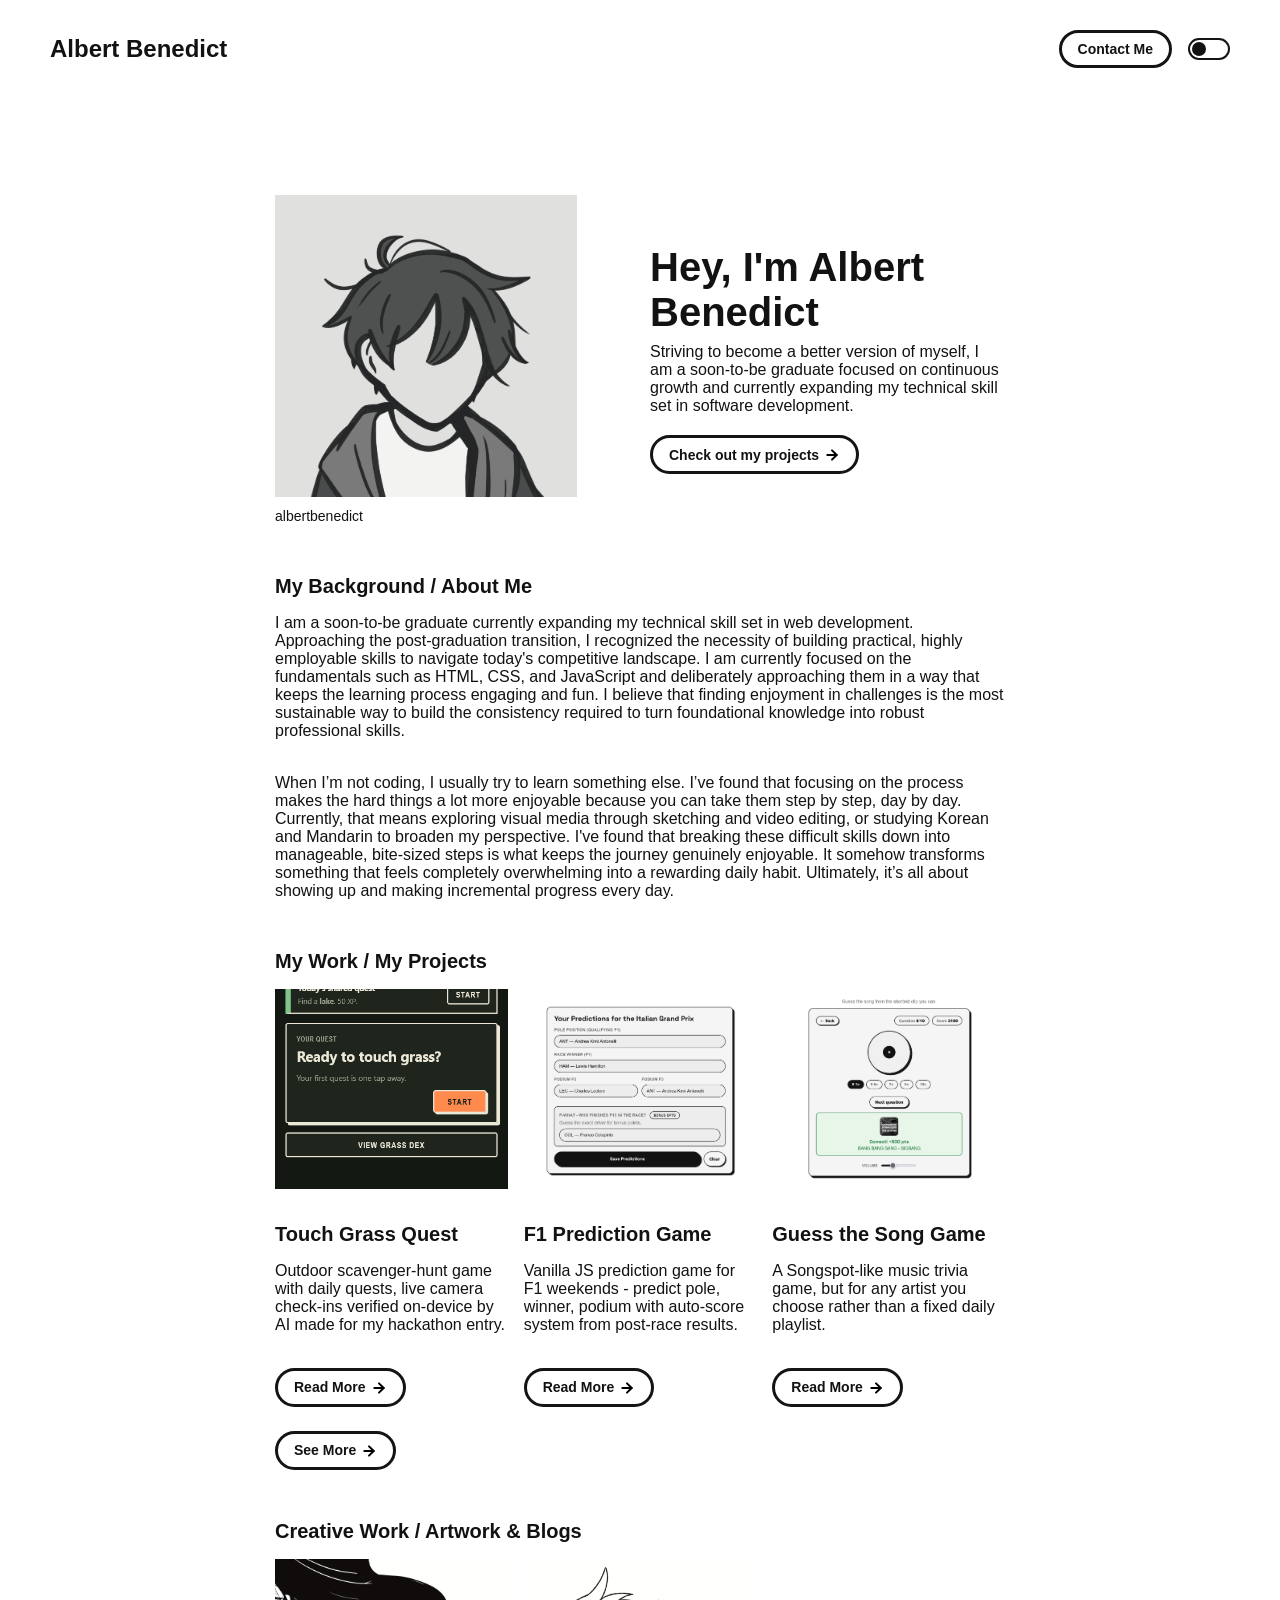
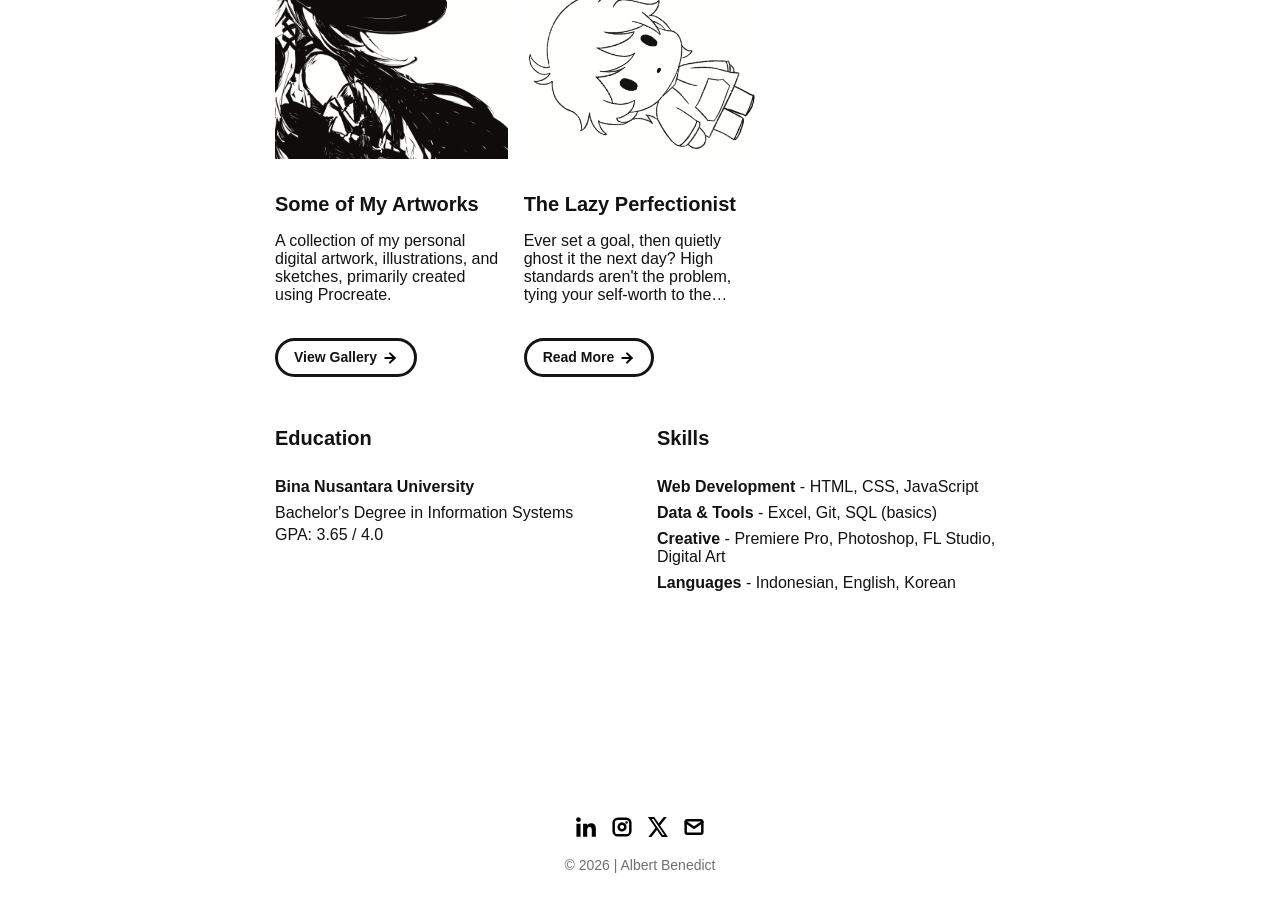
==== commit 271837e6: "content: add Data & Tools skills row, reorder Skills Web/Data/Creative/Languages" ====
--- a/index.html
+++ b/index.html
@@ -214,9 +214,10 @@
         <span class="subheader-text">Skills</span>
         <div class="info-section-content">
           <div class="body-text"><span class="info-label">Web Development</span> - HTML, CSS, JavaScript</div>
-          <div class="body-text"><span class="info-label">Languages</span> - Indonesian, English, Korean</div>
+          <div class="body-text"><span class="info-label">Data & Tools</span> - Excel, Git, SQL (basics)</div>
           <div class="body-text"><span class="info-label">Creative</span> - Premiere Pro, Photoshop, FL Studio, Digital
             Art</div>
+          <div class="body-text"><span class="info-label">Languages</span> - Indonesian, English, Korean</div>
         </div>
       </div>
     </div>
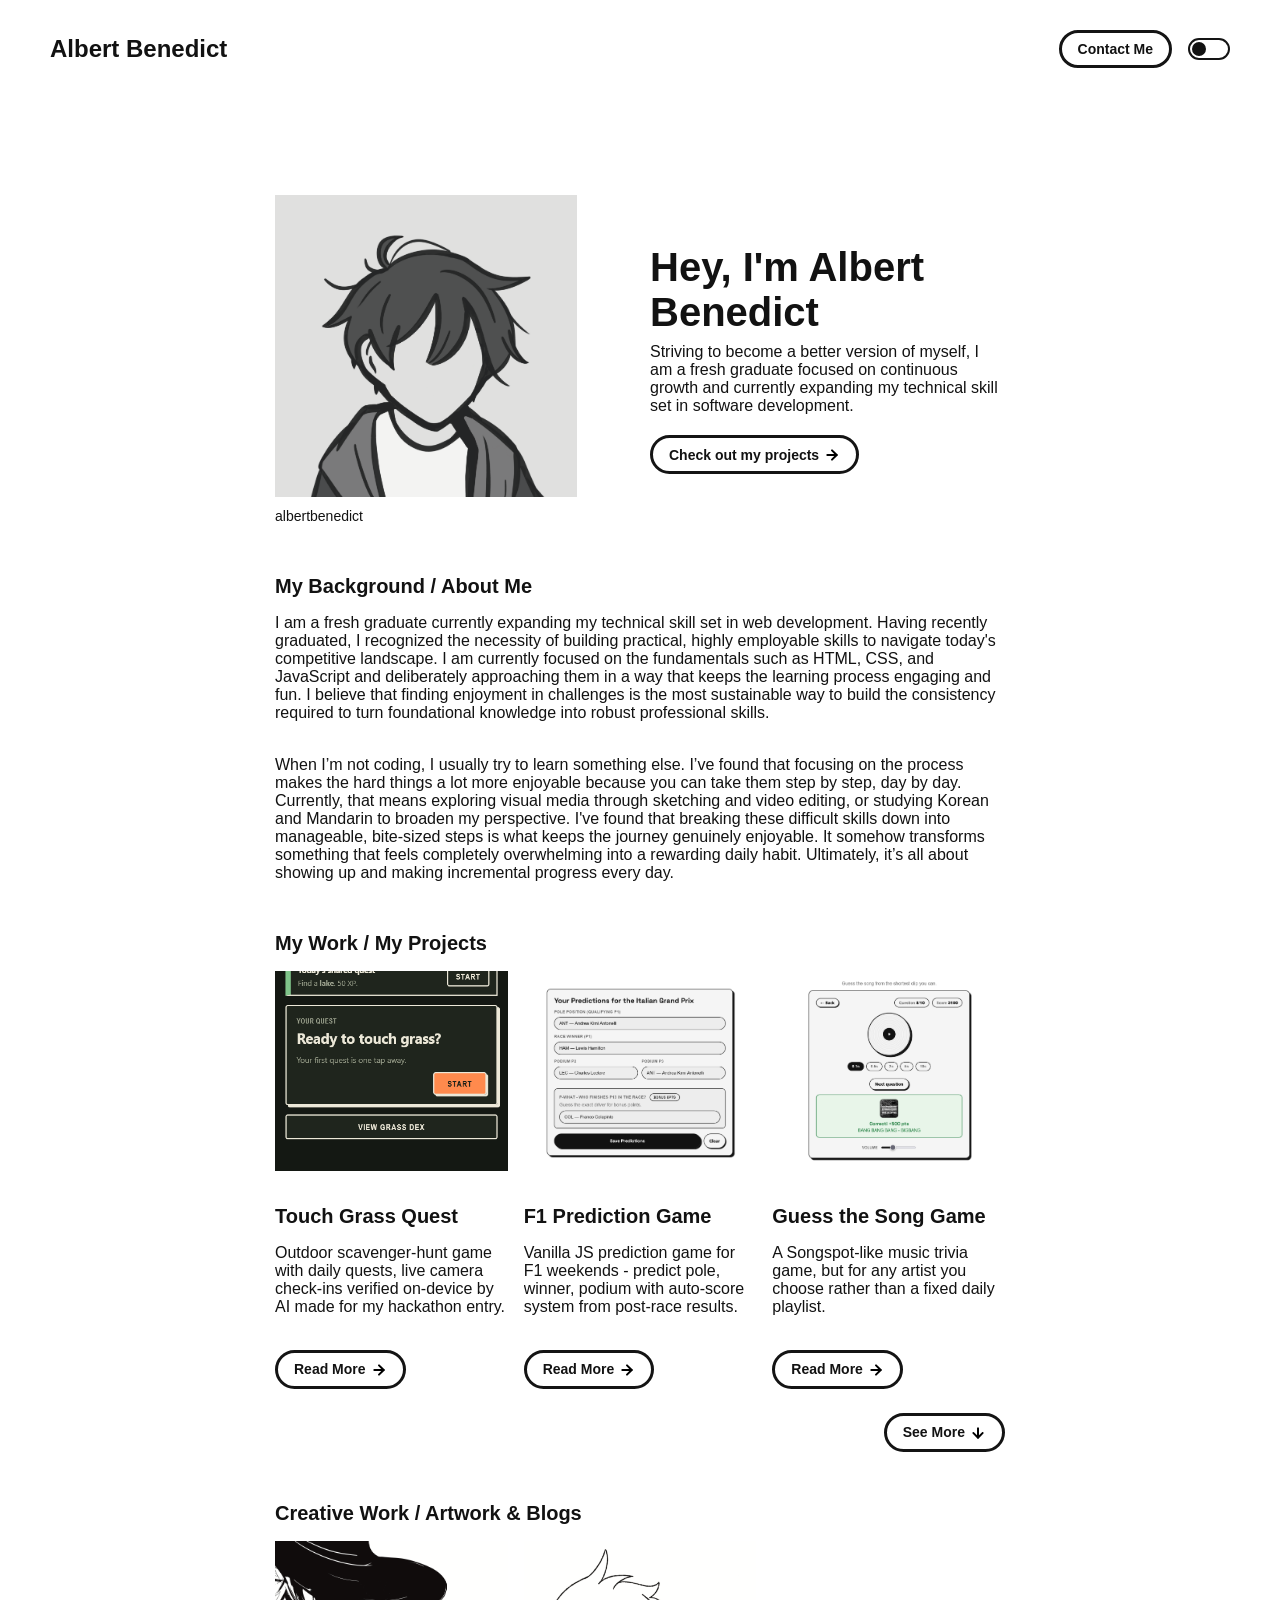
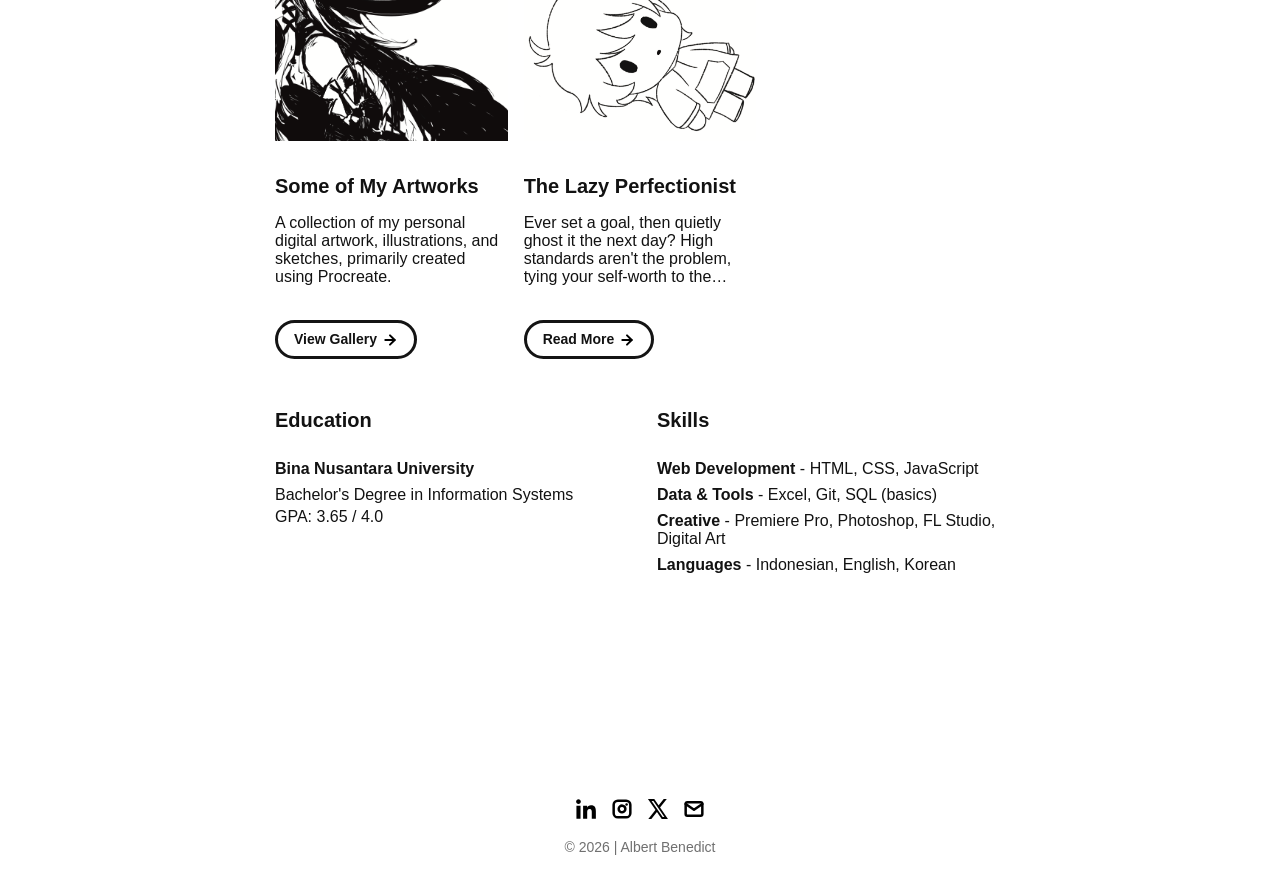
==== commit 91de80f5: "ui+content: right-align See More with down/up arrow, update bio to fresh graduate" ====
--- a/index.html
+++ b/index.html
@@ -54,7 +54,7 @@
       <div id="portfolio-header-text-container">
         <div class="header-text">
           <span class="main-title">Hey, I'm Albert Benedict</span>
-          <div class="body-text">Striving to become a better version of myself, I am a soon-to-be graduate focused on
+          <div class="body-text">Striving to become a better version of myself, I am a fresh graduate focused on
             continuous growth and currently expanding my technical skill set in software development.</div>
         </div>
         <a class="button" id="my-work-link">
@@ -67,8 +67,8 @@
     <div id="about-section">
       <span class="subheader-text">My Background / About Me</span>
       <div class="about-section-content">
-        <div class="body-text">I am a soon-to-be graduate currently expanding my technical skill set in web development.
-          Approaching the post-graduation transition, I recognized the necessity of building practical, highly
+        <div class="body-text">I am a fresh graduate currently expanding my technical skill set in web development.
+          Having recently graduated, I recognized the necessity of building practical, highly
           employable skills to navigate today's competitive landscape. I am currently focused on the fundamentals such
           as HTML, CSS, and JavaScript and deliberately approaching them in a way that keeps the learning process
           engaging and fun. I believe that finding enjoyment in challenges is the most sustainable way to build the
--- a/css/layout.css
+++ b/css/layout.css
@@ -109,15 +109,16 @@
 }
 
 #see-more-projects {
-  align-self: flex-start;
+  align-self: flex-end;
   cursor: pointer;
   margin-top: 8px;
 }
 #see-more-projects .right-arrow-icon {
+  transform: rotate(90deg);
   transition: transform 0.25s ease;
 }
 #see-more-projects[aria-expanded="true"] .right-arrow-icon {
-  transform: rotate(90deg);
+  transform: rotate(270deg);
 }
 
 /* Project Cards */
